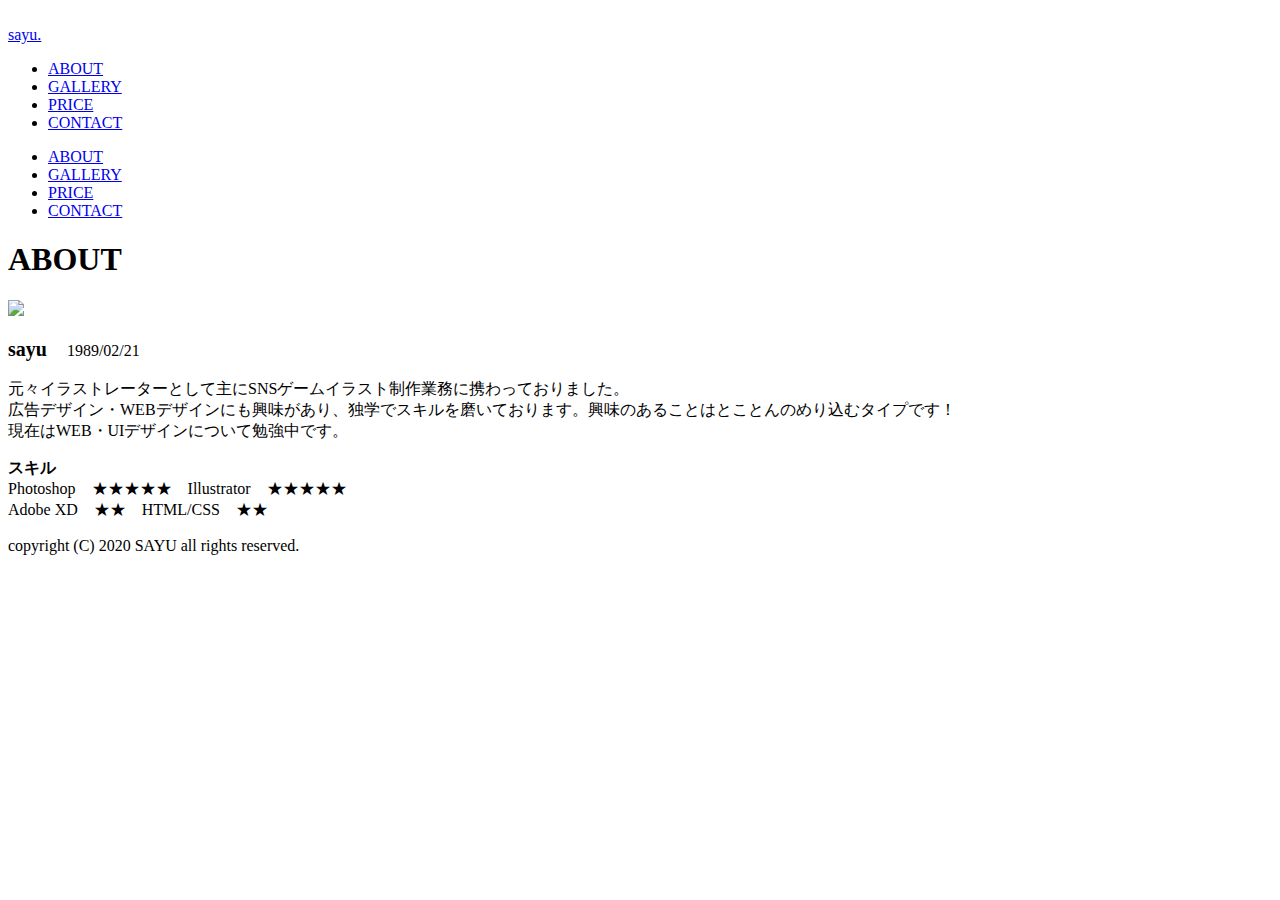
==== about.html @ 80ade32c "Rename about to about.html" ====
<!DOCTYPE html>
<html>
<head>
  <meta charset="UTF-8">
  <meta name="viewport" content="width=device-width, initial-scale=1">
  <title>ポートフォリオサイト</title>

  <!-- Owl Carousel CSS -->
  <link rel="stylesheet" href="owlcarousel/assets/owl.carousel.min.css">
  <link rel="stylesheet" href="owlcarousel/assets/owl.theme.default.min.css">
  <!-- CSS -->
  <link rel="stylesheet" href="css/normalize.css">
  <link rel="stylesheet" href="css/skeleton.css">
  <link rel="stylesheet" href="css/style.css">
  <!-- jQuery -->
  <script type="text/javascript" src="https://ajax.googleapis.com/ajax/libs/jquery/1.10.2/jquery.min.js"></script>
  <!-- Owl Carousel JS -->
  <script src="owlcarousel/owl.carousel.min.js"></script>
        
  <!-- Owl Carouselを動作させるために追加 -->
  <script src="test-carousel.js"></script>
</head>
    
<body>
  <header>
    <div class="header-wrapper">
      <div class="logo">
        <div class="logo-aikon">
          <img class="u-max-full-width" src="img/home-aikon.png" alt=""></div><a href="./index.html" alt="Asakura">sayu.</a>
        </div>
      <nav class="pc_nav">
        <ul>
          <li><a href="./about.html">ABOUT</a></li>
          <li><a href="./gallery.html">GALLERY</a></li>
          <li><a href="./price.html">PRICE</a></li>
          <li><a href="./contact.html">CONTACT</a></li>
        </ul>
      </nav><!-- pc_navi -->

      <div class="sp_navi"><!-- sp_navi --> 
        <div id="sp_navi_btn">
          <div class="hambuger_menu_icon">
          </div>
        </div>
        <ul class="sp_menu_li">
          <li><a href="./about.html">ABOUT</a></li>
          <li><a href="./gallery.html">GALLERY</a></li>
          <li><a href="./price.html">PRICE</a></li>
          <li><a href="./contact.html">CONTACT</a></li>
        </ul>
        <script> 
         $(document).ready(function(){
          $("#sp_navi_btn").click(function(){
          $(".sp_menu_li").slideToggle();
          });
        });
        </script>
        </div>
      </div> <!-- sp_nav終わり --> 
    </div><!-- header-wrapper終わり --> 
  </header> <!-- header終わり --> 
<!-- ここからメイン -->

<div id="category-top">
  <h1>ABOUT</h1>
</div><!-- top -->

<div id="about">
  <div class="container">
    <div class="about-box">
      <div class="col-4">
        <div class="about-img"><img class="u-max-full-width" src="img/prof-aikon1.png"></div>
      </div>
      <div class="col-8">
        <div class="about-text">
          <p><b><span style="font-size: 20px">sayu　</span></b>1989/02/21</p>
          <p>元々イラストレーターとして主にSNSゲームイラスト制作業務に携わっておりました。<br>
          広告デザイン・WEBデザインにも興味があり、独学でスキルを磨いております。興味のあることはとことんのめり込むタイプです！<br>
          現在はWEB・UIデザインについて勉強中です。<br></p>
          <p><b>スキル</b><br>
          Photoshop　★★★★★　Illustrator　★★★★★<br>
          Adobe XD　★★　HTML/CSS　★★　</p>
        </div>
      </div>
    </div>
  </div><!-- container -->
</div><!-- about -->

<!-- ここからfooter -->
  <footer>
    <p class="copy">copyright (C) 2020 SAYU all rights reserved.</p>
  </footer>
  <!-- //footer -->

</body>

</html>
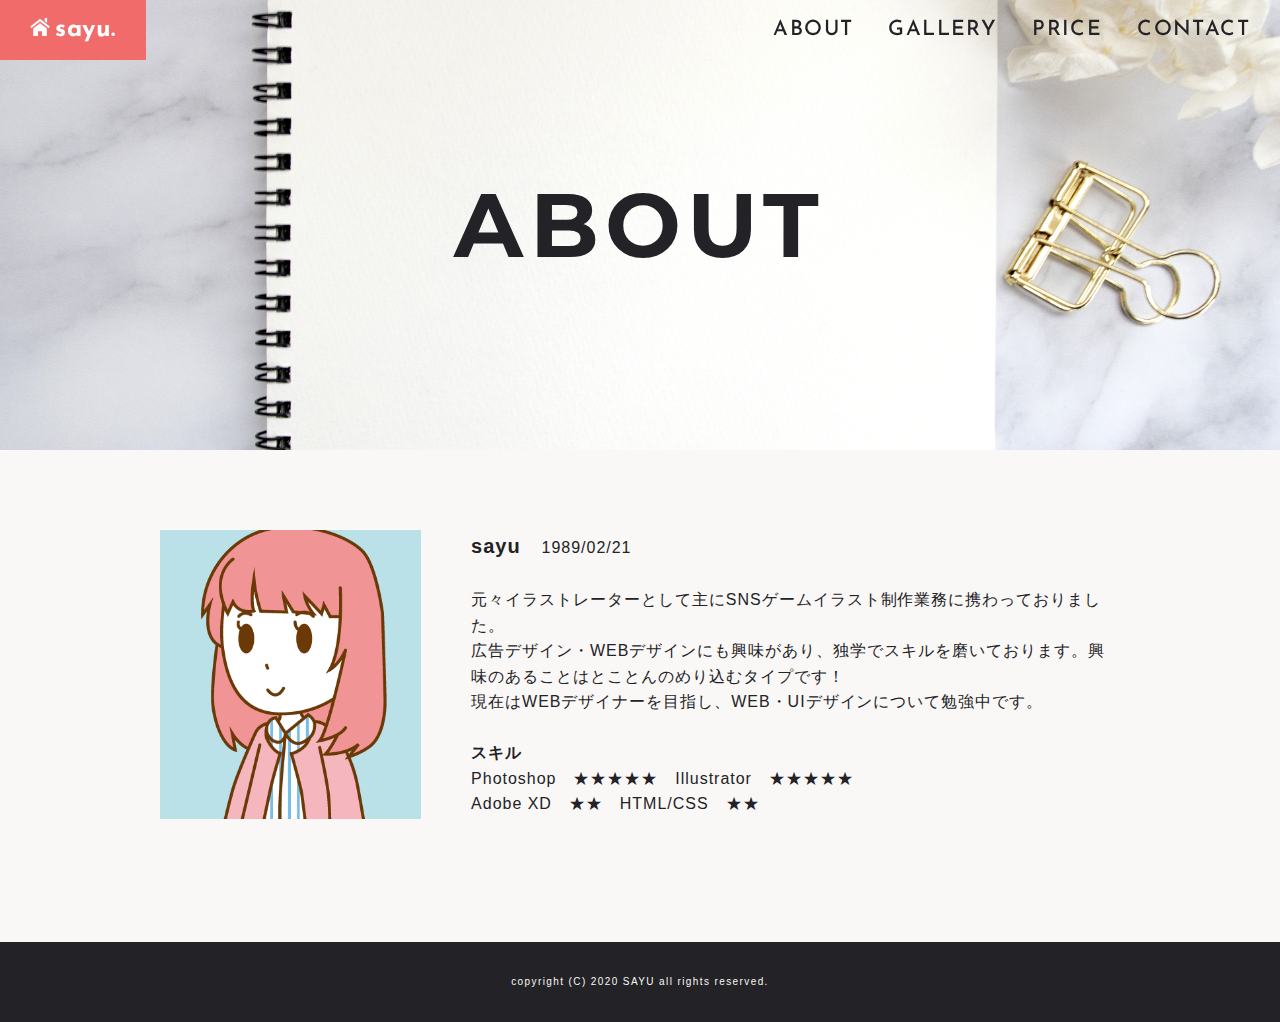
==== commit 479920b6: "Update about.html" ====
--- a/about.html
+++ b/about.html
@@ -76,7 +76,7 @@
           <p><b><span style="font-size: 20px">sayu　</span></b>1989/02/21</p>
           <p>元々イラストレーターとして主にSNSゲームイラスト制作業務に携わっておりました。<br>
           広告デザイン・WEBデザインにも興味があり、独学でスキルを磨いております。興味のあることはとことんのめり込むタイプです！<br>
-          現在はWEB・UIデザインについて勉強中です。<br></p>
+          現在はWEBデザイナーを目指し、WEB・UIデザインについて勉強中です。<br></p>
           <p><b>スキル</b><br>
           Photoshop　★★★★★　Illustrator　★★★★★<br>
           Adobe XD　★★　HTML/CSS　★★　</p>
--- a/css/skeleton.css
+++ b/css/skeleton.css
@@ -0,0 +1,422 @@
+/*
+* Skeleton V2.0.4
+* Copyright 2014, Dave Gamache
+* www.getskeleton.com
+* Free to use under the MIT license.
+* http://www.opensource.org/licenses/mit-license.php
+* 12/29/2014
+*/
+
+
+/* Table of contents
+––––––––––––––––––––––––––––––––––––––––––––––––––
+- Grid
+- Base Styles
+- Typography
+- Links
+- Buttons
+- Forms
+- Lists
+- Code
+- Tables
+- Spacing
+- Utilities
+- Clearing
+- Media Queries
+*/
+
+
+/* Grid
+–––––––––––––––––––––––––––––––––––––––––––––––––– */
+.container {
+  position: relative;
+  width: 100%;
+  max-width: 960px;
+  margin: 0 auto;
+  padding: 0 20px;
+  box-sizing: border-box; }
+.column,
+.columns {
+  width: 100%;
+  float: left;
+  box-sizing: border-box; }
+
+/* For devices larger than 400px */
+@media (min-width: 400px) {
+  .container {
+    width: 85%;
+    padding: 0; }
+}
+
+/* For devices larger than 550px */
+@media (min-width: 550px) {
+  .container {
+    width: 80%; }
+  .column,
+  .columns {
+    margin-left: 4%; }
+  .column:first-child,
+  .columns:first-child {
+    margin-left: 0; }
+
+  .one.column,
+  .one.columns                    { width: 4.66666666667%; }
+  .two.columns                    { width: 13.3333333333%; }
+  .three.columns                  { width: 22%;            }
+  .four.columns                   { width: 30.6666666667%; }
+  .five.columns                   { width: 39.3333333333%; }
+  .six.columns                    { width: 48%;            }
+  .seven.columns                  { width: 56.6666666667%; }
+  .eight.columns                  { width: 65.3333333333%; }
+  .nine.columns                   { width: 74.0%;          }
+  .ten.columns                    { width: 82.6666666667%; }
+  .eleven.columns                 { width: 91.3333333333%; }
+  .twelve.columns                 { width: 100%; margin-left: 0; }
+
+  .one-third.column               { width: 30.6666666667%; }
+  .two-thirds.column              { width: 65.3333333333%; }
+
+  .one-half.column                { width: 48%; }
+
+  /* Offsets */
+  .offset-by-one.column,
+  .offset-by-one.columns          { margin-left: 8.66666666667%; }
+  .offset-by-two.column,
+  .offset-by-two.columns          { margin-left: 17.3333333333%; }
+  .offset-by-three.column,
+  .offset-by-three.columns        { margin-left: 26%;            }
+  .offset-by-four.column,
+  .offset-by-four.columns         { margin-left: 34.6666666667%; }
+  .offset-by-five.column,
+  .offset-by-five.columns         { margin-left: 43.3333333333%; }
+  .offset-by-six.column,
+  .offset-by-six.columns          { margin-left: 52%;            }
+  .offset-by-seven.column,
+  .offset-by-seven.columns        { margin-left: 60.6666666667%; }
+  .offset-by-eight.column,
+  .offset-by-eight.columns        { margin-left: 69.3333333333%; }
+  .offset-by-nine.column,
+  .offset-by-nine.columns         { margin-left: 78.0%;          }
+  .offset-by-ten.column,
+  .offset-by-ten.columns          { margin-left: 86.6666666667%; }
+  .offset-by-eleven.column,
+  .offset-by-eleven.columns       { margin-left: 95.3333333333%; }
+
+  .offset-by-one-third.column,
+  .offset-by-one-third.columns    { margin-left: 34.6666666667%; }
+  .offset-by-two-thirds.column,
+  .offset-by-two-thirds.columns   { margin-left: 69.3333333333%; }
+
+  .offset-by-one-half.column,
+  .offset-by-one-half.columns     { margin-left: 52%; }
+
+}
+
+
+/* Base Styles
+–––––––––––––––––––––––––––––––––––––––––––––––––– */
+/* NOTE
+html is set to 62.5% so that all the REM measurements throughout Skeleton
+are based on 10px sizing. So basically 1.5rem = 15px :) */
+html {
+  font-size: 62.5%; }
+body {
+  font-size: 1.5em; /* currently ems cause chrome bug misinterpreting rems on body element */
+  line-height: 1.6;
+  font-weight: 400;
+  font-family: "Raleway", "HelveticaNeue", "Helvetica Neue", Helvetica, Arial, sans-serif;
+  color: #222; }
+
+
+/* Typography
+–––––––––––––––––––––––––––––––––––––––––––––––––– */
+h1, h2, h3, h4, h5, h6 {
+  margin-top: 0;
+  margin-bottom: 2rem;
+  font-weight: 300; }
+h1 { font-size: 4.0rem; line-height: 1.2;  letter-spacing: -.1rem;}
+h2 { font-size: 3.6rem; line-height: 1.25; letter-spacing: -.1rem; }
+h3 { font-size: 3.0rem; line-height: 1.3;  letter-spacing: -.1rem; }
+h4 { font-size: 2.4rem; line-height: 1.35; letter-spacing: -.08rem; }
+h5 { font-size: 1.8rem; line-height: 1.5;  letter-spacing: -.05rem; }
+h6 { font-size: 1.5rem; line-height: 1.6;  letter-spacing: 0; }
+
+/* Larger than phablet */
+@media (min-width: 550px) {
+  h1 { font-size: 5.0rem; }
+  h2 { font-size: 4.2rem; }
+  h3 { font-size: 3.6rem; }
+  h4 { font-size: 3.0rem; }
+  h5 { font-size: 2.4rem; }
+  h6 { font-size: 1.5rem; }
+}
+
+p {
+  margin-top: 0; }
+
+
+/* Links
+–––––––––––––––––––––––––––––––––––––––––––––––––– */
+a {
+  color: #1EAEDB; }
+a:hover {
+  color: #0FA0CE; }
+
+
+/* Buttons
+–––––––––––––––––––––––––––––––––––––––––––––––––– */
+.button,
+button,
+input[type="submit"],
+input[type="reset"],
+input[type="button"] {
+  display: inline-block;
+  height: 38px;
+  padding: 0 30px;
+  color: #555;
+  text-align: center;
+  font-size: 11px;
+  font-weight: 600;
+  line-height: 38px;
+  letter-spacing: .1rem;
+  text-transform: uppercase;
+  text-decoration: none;
+  white-space: nowrap;
+  background-color: transparent;
+  border-radius: 4px;
+  border: 1px solid #bbb;
+  cursor: pointer;
+  box-sizing: border-box; }
+.button:hover,
+button:hover,
+input[type="submit"]:hover,
+input[type="reset"]:hover,
+input[type="button"]:hover,
+.button:focus,
+button:focus,
+input[type="submit"]:focus,
+input[type="reset"]:focus,
+input[type="button"]:focus {
+  color: #333;
+  border-color: #888;
+  outline: 0; }
+.button.button-primary,
+button.button-primary,
+input[type="submit"].button-primary,
+input[type="reset"].button-primary,
+input[type="button"].button-primary {
+  color: #FFF;
+  background-color: #33C3F0;
+  border-color: #33C3F0; }
+.button.button-primary:hover,
+button.button-primary:hover,
+input[type="submit"].button-primary:hover,
+input[type="reset"].button-primary:hover,
+input[type="button"].button-primary:hover,
+.button.button-primary:focus,
+button.button-primary:focus,
+input[type="submit"].button-primary:focus,
+input[type="reset"].button-primary:focus,
+input[type="button"].button-primary:focus {
+  color: #FFF;
+  background-color: #1EAEDB;
+  border-color: #1EAEDB; }
+
+
+/* Forms
+–––––––––––––––––––––––––––––––––––––––––––––––––– */
+input[type="email"],
+input[type="number"],
+input[type="search"],
+input[type="text"],
+input[type="tel"],
+input[type="url"],
+input[type="password"],
+textarea,
+select {
+  height: 38px;
+  padding: 6px 10px; /* The 6px vertically centers text on FF, ignored by Webkit */
+  background-color: #fff;
+  border: 1px solid #D1D1D1;
+  border-radius: 4px;
+  box-shadow: none;
+  box-sizing: border-box; }
+/* Removes awkward default styles on some inputs for iOS */
+input[type="email"],
+input[type="number"],
+input[type="search"],
+input[type="text"],
+input[type="tel"],
+input[type="url"],
+input[type="password"],
+textarea {
+  -webkit-appearance: none;
+     -moz-appearance: none;
+          appearance: none; }
+textarea {
+  min-height: 65px;
+  padding-top: 6px;
+  padding-bottom: 6px; }
+input[type="email"]:focus,
+input[type="number"]:focus,
+input[type="search"]:focus,
+input[type="text"]:focus,
+input[type="tel"]:focus,
+input[type="url"]:focus,
+input[type="password"]:focus,
+textarea:focus,
+select:focus {
+  border: 1px solid #33C3F0;
+  outline: 0; }
+label,
+legend {
+  display: block;
+  margin-bottom: .5rem;
+  font-weight: 600; }
+fieldset {
+  padding: 0;
+  border-width: 0; }
+input[type="checkbox"],
+input[type="radio"] {
+  display: inline; }
+label > .label-body {
+  display: inline-block;
+  margin-left: .5rem;
+  font-weight: normal; }
+
+
+/* Lists
+–––––––––––––––––––––––––––––––––––––––––––––––––– */
+ul {
+  list-style: circle inside; }
+ol {
+  list-style: decimal inside; }
+ol, ul {
+  padding-left: 0;
+  margin-top: 0; }
+ul ul,
+ul ol,
+ol ol,
+ol ul {
+  margin: 1.5rem 0 1.5rem 3rem;
+  font-size: 90%; }
+li {
+  margin-bottom: 1rem; }
+
+
+/* Code
+–––––––––––––––––––––––––––––––––––––––––––––––––– */
+code {
+  padding: .2rem .5rem;
+  margin: 0 .2rem;
+  font-size: 90%;
+  white-space: nowrap;
+  background: #F1F1F1;
+  border: 1px solid #E1E1E1;
+  border-radius: 4px; }
+pre > code {
+  display: block;
+  padding: 1rem 1.5rem;
+  white-space: pre; }
+
+
+/* Tables
+–––––––––––––––––––––––––––––––––––––––––––––––––– */
+th,
+td {
+  padding: 12px 15px;
+  text-align: left;
+  border-bottom: 1px solid #E1E1E1; }
+th:first-child,
+td:first-child {
+  padding-left: 0; }
+th:last-child,
+td:last-child {
+  padding-right: 0; }
+
+
+/* Spacing
+–––––––––––––––––––––––––––––––––––––––––––––––––– */
+button,
+.button {
+  margin-bottom: 1rem; }
+input,
+textarea,
+select,
+fieldset {
+  margin-bottom: 1.5rem; }
+pre,
+blockquote,
+dl,
+figure,
+table,
+p,
+ul,
+ol,
+form {
+  margin-bottom: 2.5rem; }
+
+
+/* Utilities
+–––––––––––––––––––––––––––––––––––––––––––––––––– */
+.u-full-width {
+  width: 100%;
+  box-sizing: border-box; }
+.u-max-full-width {
+  max-width: 100%;
+  box-sizing: border-box; }
+.u-pull-right {
+  float: right; }
+.u-pull-left {
+  float: left; }
+
+
+/* Misc
+–––––––––––––––––––––––––––––––––––––––––––––––––– */
+hr {
+  margin-top: 3rem;
+  margin-bottom: 3.5rem;
+  border-width: 0;
+  border-top: 1px solid #E1E1E1; }
+
+
+/* Clearing
+–––––––––––––––––––––––––––––––––––––––––––––––––– */
+
+/* Self Clearing Goodness */
+.container:after,
+.row:after,
+.u-cf {
+  content: "";
+  display: table;
+  clear: both; }
+
+
+/* Media Queries
+–––––––––––––––––––––––––––––––––––––––––––––––––– */
+/*
+Note: The best way to structure the use of media queries is to create the queries
+near the relevant code. For example, if you wanted to change the styles for buttons
+on small devices, paste the mobile query code up in the buttons section and style it
+there.
+*/
+
+/* モバイル以上 */
+/* Larger than mobile */
+@media (min-width: 400px) {}
+
+/* タブレット以上（グリッドがアクティブになる）*/
+/* Larger than phablet (also point when grid becomes active) */
+@media (min-width: 550px) {}
+
+/* タブレット以上 */
+/* Larger than tablet */
+@media (min-width: 750px) {}
+
+/* デスクトップ以上 */
+/* Larger than desktop */
+@media (min-width: 1000px) {}
+
+/* デスクトップHD以上 */
+/* Larger than Desktop HD */
+@media (min-width: 1200px) {}
--- a/css/style.css
+++ b/css/style.css
@@ -0,0 +1 @@
+@import url(https://fonts.googleapis.com/css?family=Montserrat:500,600,700);@import url("https://fonts.googleapis.com/css2?family=Raleway:wght@600;700&display=swap");@import url("https://fonts.googleapis.com/css2?family=Josefin+Sans:wght@400;500;600;700&display=swap");html{font-size:62.5%}body{color:#232226;font-family:"ヒラギノ角ゴ Pro W3","Hiragino Kaku Gothic Pro",メイリオ,Verdana,"ＭＳ Ｐゴシック",sans-serif;line-height:1.6;letter-spacing:0.1em;background-color:#f9f8f6;font-family:"游ゴシック体", YuGothic, "游ゴシック Medium", "Yu Gothic Medium", "游ゴシック", "Yu Gothic", "メイリオ", sans-serif;font-size:14px;font-weight:500}body a{text-decoration:none;color:#232226}body a:hover{color:#232226;list-style:none}body li{list-style:none}body .fadein{opacity:0.1;transform:translate(0, 100px);transition:all 1s}body .fadein.scrollin{opacity:1;transform:translate(0, 0)}@media (min-width: 550px){.container{max-width:75%}}header{display:flex;justify-content:space-between}header .logo-aikon{width:20px;padding-right:5px}@media (min-width: 550px){header .sp_navi{display:none}header .header-wrapper{width:100%;height:60px;display:flex;align-items:center;justify-content:space-between;position:fixed;z-index:100}header .header-wrapper .logo{display:flex;padding:10px 30px;font-family:'Josefin Sans', sans-serif;font-size:25px;letter-spacing:0.02em;font-weight:bold;background-color:#f26b6b;color:#ffffff}header .header-wrapper .logo a{color:#ffffff}header .header-wrapper .logo a:hover{color:#ffffff}header .header-wrapper .pc_nav{margin:0px;padding:10px 30px;display:flex;flex-direction:row}header .header-wrapper .pc_nav ul{list-style:none;margin:0;display:flex}header .header-wrapper .pc_nav ul li{margin:0px;padding:0px 0px 0px 35px;font-family:'Josefin Sans', sans-serif;font-size:2.1rem}header .header-wrapper .pc_nav ul li a{color:#232226;text-decoration:none}}@media (max-width: 549px){header .pc_nav{display:none}header .header-wrapper{width:100%;display:flex;align-items:center;justify-content:space-between;position:fixed;z-index:100}header .header-wrapper .logo{padding:0px 20px;height:50px;display:flex;align-items:center;font-family:'Josefin Sans', sans-serif;font-size:20px;letter-spacing:0.02em;font-weight:bold;background-color:#f26b6b;color:#ffffff}header .header-wrapper .logo a{color:#ffffff}header .header-wrapper .logo a:hover{color:#ffffff}header .header-wrapper ul{list-style:none;overflow:hidden;text-align:center;margin:0px;display:block}header .header-wrapper ul li{display:block;text-align:center;padding:0px 5px}header .header-wrapper .sp_navi{padding:0px 13px;display:flex;height:50px;align-items:center;background-color:#f26b6b}header .header-wrapper #sp_navi_btn{cursor:pointer}header .header-wrapper .hambuger_menu_icon{position:relative;width:30px;height:2px;color:#ffffff;background:currentColor}header .header-wrapper .hambuger_menu_icon:before{content:"";position:absolute;top:-10px;left:0px;width:100%;height:100%;background:currentColor}header .header-wrapper .hambuger_menu_icon:after{content:"";position:absolute;top:10px;left:0px;width:100%;height:100%;background:currentColor}header .header-wrapper .sp_menu_li{display:none;position:absolute;background:#f78282;width:100%;margin:0px;z-index:200;left:0%;top:50px}header .header-wrapper .sp_menu_li li{margin:0px;padding:10px;display:block;border-top:1px solid #f9f8f6}header .header-wrapper .sp_menu_li li a{display:block;width:100%;font-weight:bold;font-family:'Josefin Sans', sans-serif;text-align:left;color:#ffffff;padding:8px 10px}header .header-wrapper ul{list-style:none;text-decoration:none;margin:0 auto}header .header-wrapper ul li{display:inline}}#top{background-color:#f9f8f6}#top .container{display:flex;align-items:center;height:900px}#top .about-button{background-color:#f26b6b;color:#ffffff;font-family:Raleway;font-weight:bold;display:flex;justify-content:center;text-decoration:none;padding:15px 0px;font-size:18px;margin:80px 0px 0px}#top .about-button:hover{background-color:#E15555}@media (min-width: 550px){#top #top{height:900px}#top .parallax-window{background-color:#f9f8f6;background-image:url("../img/top_pic1.png");background-size:cover;right:0%;width:60%;position:absolute;background-attachment:fixed;height:900px}#top .top{padding-top:0px;padding-bottom:10px}#top .top-title h1{font-family:'Montserrat', sans-serif;font-size:100px;font-weight:bold;margin-bottom:70px}#top .top-text1{background-color:#cfeef1;padding:10px 8px;font-size:22px;margin-bottom:0px;display:inline-block}#top .top-text2{background-color:#cfeef1;padding:10px 8px;font-size:18px;margin-bottom:0px;display:inline-block}#top .main-item{flex-wrap:wrap;display:flex;justify-content:center;align-items:center}#top .main-item .item{background-color:#ffffff;width:29.2%;padding:1.8%;margin:1px;color:#000000;padding-bottom:3%}#top .main-item .item img{width:100%;height:auto}#top .about-button{width:280px}}@media (max-width: 549px){#top #top{height:830px}#top .parallax-window{background-color:#f9f8f6;background-image:url("../img/top_pic1_sp.png");background-size:cover;right:0%;width:60%;position:absolute;background-attachment:fixed;height:830px}#top .container{max-width:90%;height:830px}#top .top{padding-bottom:10px;padding:0 3%}#top .top-title h1{font-family:'Montserrat', sans-serif;font-size:80px;text-align:center;font-weight:bold;margin-bottom:70px}#top .top-text1{background-color:#cfeef1;padding:10px 8px;font-size:18px;margin-bottom:0px;display:inline-block}#top .top-text2{background-color:#cfeef1;padding:10px 8px;font-size:15px;margin-bottom:0px;display:inline-block}#top .main-item{display:flex;flex-wrap:wrap;justify-content:center;align-items:center;padding:0 3%}#top .main-item .item{width:44%;height:auto;background-color:#ffffff;padding:2.666%;margin:1px;padding-bottom:3%;color:#000000}#top .main-item .item img{width:100%;height:auto}#top .about-button{width:100%}}#skill{background-color:#bb9d9f;background-image:url("../img/skill_bg.jpg");background-size:cover}#skill .bg-rgba{background-color:rgba(255,255,255,0.3)}#skill h2{padding:100px 0px 35px;font-family:'Josefin Sans', sans-serif;font-size:50px;letter-spacing:0.07em;font-weight:600;text-align:center;margin-bottom:0rem}@media (min-width: 550px){#skill .skill-box{display:flex;flex-wrap:wrap;justify-content:space-between;padding-bottom:100px}#skill .skill-box .skill-item{background-color:#ffffff;align-items:center;text-align:center;padding:30px 40px;margin:10px 0px;width:30%;box-shadow:2px 2px 8px 2px #cca4a4}#skill .skill-box .skill-item .skill-aikon{padding:25px 0px}#skill .skill-box .skill-item .skill-aikon img{width:30%;height:auto}#skill .skill-box .skill-item .skill-text{text-align:left;padding:0px 10%}}@media (max-width: 549px){#skill .container{max-width:90%}#skill .skill-box{display:flex;flex-direction:column;padding-bottom:100px}#skill .skill-box .skill-item{background-color:#ffffff;align-items:center;text-align:center;padding:25px 20px;margin:10px 0px;box-shadow:2px 2px 8px 2px #cca4a4}#skill .skill-box .skill-item .skill-aikon{padding:25px 0px}#skill .skill-box .skill-item .skill-aikon img{width:30%;height:auto}#skill .skill-box .skill-item .skill-text{text-align:left;padding:0px 10%}}#skill h3{text-align:center;font-family:'Josefin Sans', sans-serif;font-weight:bold;font-size:24px;color:#f26b6b}#contact{background-color:#f26b6b;display:flex;flex-direction:column;align-items:center;text-align:center}#contact h2{padding:100px 0px 35px;font-family:'Josefin Sans', sans-serif;color:#ffffff;font-size:50px;letter-spacing:0.07em;font-weight:600;text-align:center;margin-bottom:0rem}#contact h3{text-align:center;font-family:'Josefin Sans', sans-serif;font-weight:bold;font-size:24px;color:#ffffff}#contact .contact-button{background-color:#cfeef1;color:#232226;font-family:Raleway;font-weight:bold;width:280px;padding:15px 0px;font-size:18px;margin:35px 0px 100px;display:flex;justify-content:center;list-style:none}#contact .contact-button:hover{background-color:#AEE5EC}.gallery-slide{background-color:#f9f8f6;background-size:cover;overflow:hidden;position:relative;width:100%;height:750px;background-position:center;display:flex;text-align:center;justify-content:center;align-items:center;flex-direction:column}@media (min-width: 550px){.gallery-slide{background-image:url("../img/slide-img.png")}}@media (max-width: 549px){.gallery-slide{background-image:url("../img/slide-img-sp.png")}}.gallery-slide .caption{padding:0 100px}.gallery-slide .title{margin:0 auto 35px;max-width:1000px;font:600 50px "Josefin Sans", sans-serif;letter-spacing:0.07em;color:#ffffff}.gallery-slide .text{margin:0 auto;max-width:1000px;font-size:18px;color:#ffffff;margin-bottom:40px}.btn{display:inline-block;padding:15px 0px;width:280px;color:#fff;text-decoration:none;position:relative;background:transparent;border:1px solid #e1e1e1;font:18px "Josefin Sans", sans-serif;text-align:center;text-indent:2px;transition:color 0.1s linear 0.05s}.btn::before{content:"";display:block;position:absolute;top:50%;left:0;width:100%;height:1px;background:#e1e1e1;z-index:1;opacity:0;transition:height 0.2s ease, top 0.2s ease, opacity 0s linear 0.2s}.btn::after{transition:border 0.1s linear 0.05s}.btn .btn-inner{font-family:Raleway;font-weight:bold;position:relative;z-index:2}.btn:hover{color:#373737;transition:color 0.1s linear 0s}.btn:hover::before{top:0;height:100%;opacity:1;transition:height 0.2s ease, top 0.2s ease, opacity 0s linear 0s}.btn:hover::after{border-color:#373737;transition:border 0.1s linear 0s}.slideshow{overflow:hidden;position:relative;width:100%;height:720px;z-index:1}.slideshow .slideshow-inner{position:absolute;top:0;left:0;width:100%;height:100%}.slideshow .slides{position:absolute;top:0;left:0;width:100%;height:100%;z-index:1}.slideshow .slide{display:none;overflow:hidden;position:absolute;top:0;left:0;width:100%;height:100%;z-index:1;opacity:0;transition:opacity 0.3s ease}.slideshow .slide.is-active{display:block}.slideshow .slide.is-loaded{opacity:1}.slideshow .slide .caption{padding:0 100px}.slideshow .slide .image-container{position:absolute;top:0;left:0;width:100%;height:100%;background-position:center;z-index:1;background-size:cover;image-rendering:optimizeQuality}.slideshow .slide .image-container::before{content:"";display:block;position:absolute;top:0;left:0;width:100%;height:100%;background:rgba(0,0,0,0.5)}.slideshow .slide .image{width:100%;width:100%;object-fit:cover;height:100%}.slideshow .slide-content{position:absolute;top:0;left:0;width:100%;height:100%;z-index:2;color:#fff;text-align:center;display:flex;justify-content:center;align-items:center}.slideshow .slide .title{margin:0 auto 35px;max-width:1000px;font:600 50px "Josefin Sans", sans-serif;letter-spacing:0.07em}.slideshow .slide .text{margin:0 auto;max-width:1000px;font-size:18px;line-height:1.4}.slideshow .slide .btn{margin:35px 0 0;border-color:#fff}.slideshow .slide .btn::before{background:#fff}.slideshow .pagination{position:absolute;bottom:35px;left:0;width:100%;height:12px;cursor:default;z-index:2;text-align:center}.slideshow .pagination .item{display:inline-block;padding:15px 5px;position:relative;width:46px;height:32px;cursor:pointer;text-indent:-999em;z-index:1}.slideshow .pagination .item+.page{margin-left:-2px}.slideshow .pagination .item::before{content:"";display:block;position:absolute;top:15px;left:5px;width:36px;height:2px;background:rgba(255,255,255,0.5);transition:background 0.2s ease}.slideshow .pagination .item::after{width:0;background:#fff;z-index:2;transition:width 0.2s ease}.slideshow .pagination .item:hover::before,.slideshow .pagination .item.is-active::before{background-color:#fff}.slideshow .arrows .arrow{margin:-33px 0 0;padding:20px;position:absolute;top:50%;cursor:pointer;z-index:3}.slideshow .arrows .prev{left:30px}.slideshow .arrows .prev:hover .svg{left:-10px}.slideshow .arrows .next{right:30px}.slideshow .arrows .next:hover .svg{left:10px}.slideshow .arrows .svg{position:relative;left:0;width:14px;height:26px;fill:#fff;transition:left 0.2s ease}footer{background-color:#232226;color:#f9f8f6;text-align:center;height:80px;display:flex;align-items:center;justify-content:center}@media (max-width: 549px){footer{padding-top:20px;padding:0 3%}footer .copy{margin-bottom:0rem;font-size:1rem}}@media (min-width: 550px){footer .copy{font-size:1rem;margin-bottom:0rem}}#category-top{background-color:#f9f8f6;background-image:url("../img/top_pic2.png");background-size:cover;background-position:center;display:flex;justify-content:center;align-items:center}@media (min-width: 550px){#category-top{width:100%;height:450px}#category-top h1{font-family:'Montserrat', sans-serif;font-size:90px;font-weight:bold;letter-spacing:0.07em;margin-bottom:0rem}}@media (max-width: 549px){#category-top{width:100%;height:320px}#category-top h1{font-family:'Montserrat', sans-serif;font-size:64px;font-weight:bold;letter-spacing:0.07em;margin-bottom:0rem}}#about{background-color:#f9f8f6;display:flex;flex-direction:row;letter-spacing:0.07em;margin-bottom:0rem}#about .container{flex-direction:row}@media (min-width: 550px){#about .about-box{display:flex;flex-direction:row;padding:80px 0px 100px}#about .about-box .about-img{width:auto;height:auto}#about .about-box .about-text{font-size:16px;padding-left:50px}}@media (max-width: 549px){#about .container{max-width:90%;padding:0px}#about .about-box{display:flex;flex-direction:column;padding:60px 0px 60px}#about .about-box .about-img{width:auto;height:auto;padding-bottom:20px}#about .about-box .about-text{font-size:16px}}h3{font-family:'Josefin Sans', sans-serif;font-size:30px;font-weight:bold;text-align:center;letter-spacing:0.07em;margin-bottom:6rem;position:relative}#gallery-box h3:before{content:'';position:absolute;bottom:-5px;display:inline-block;width:60px;height:1px;left:50%;-webkit-transform:translateX(-50%);transform:translateX(-50%);background-color:#232226;border-radius:2px}#web{background-color:#ffffff;display:flex;flex-direction:row;letter-spacing:0.07em;margin-bottom:0rem}#web .container{flex-direction:row}@media (min-width: 550px){#web{padding:80px 0px 80px}#web .main-item{flex-wrap:wrap;display:flex;justify-content:space-between}#web .main-item p{margin-bottom:0rem}#web .main-item .item{width:46%;font-size:16px;text-align:center}#web .main-item .item img{margin-bottom:2%;width:500px;object-fit:cover;height:220px}}@media (max-width: 549px){#web{padding:60px 0px 60px}#web .container{max-width:90%;padding:0px}#web .main-item{display:flex;justify-content:space-between;flex-direction:column}#web .main-item p{margin-bottom:0rem}#web .main-item .item{width:100%;font-size:16px;text-align:center;padding-bottom:20px}#web .main-item .item img{margin-bottom:2%;width:500px;object-fit:cover;height:220px}}#graphic{background-color:#f9f8f6;display:flex;flex-direction:row;letter-spacing:0.07em;margin-bottom:0rem}#graphic .container{flex-direction:row}@media (min-width: 550px){#graphic{padding:80px 0px 80px}#graphic .main-item{flex-wrap:wrap;display:flex;justify-content:space-between}#graphic .main-item p{margin-bottom:0rem}#graphic .main-item .item{width:32%;font-size:16px;text-align:center;margin-bottom:30px}#graphic .main-item .item img{margin-bottom:2%;object-fit:cover;width:450px;height:220px}}@media (max-width: 549px){#graphic{padding:60px 0px 60px}#graphic .container{max-width:90%;padding:0px}#graphic .main-item{flex-wrap:wrap;display:flex;justify-content:space-between;flex-direction:column}#graphic .main-item p{margin-bottom:0rem}#graphic .main-item .item{width:100%;font-size:16px;text-align:center;margin-bottom:30px}#graphic .main-item .item img{margin-bottom:2%;object-fit:cover;width:100%;height:220px}}#how-to{background-color:#ffffff;display:flex;flex-direction:column;align-items:center}#how-to .to-head{background-color:#cfeef1;flex-direction:column;display:flex;justify-content:center;text-align:center}#how-to .to-head h4{font-family:'Josefin Sans', sans-serif;font-size:30px;font-weight:bold;margin-bottom:1rem}#how-to .to-head p{margin-bottom:0rem}@media (min-width: 550px){#how-to{padding:80px 0px 80px}#how-to .to-head{padding:20px 0px 20px;width:400px;margin-bottom:45px}#how-to .to-head h4{font-family:'Josefin Sans', sans-serif;font-size:30px;font-weight:bold;margin-bottom:1rem}#how-to .to-box{display:flex;justify-content:center;max-width:70%}}@media (max-width: 549px){#how-to{padding:60px 0px 60px}#how-to .to-head{padding:20px 0px 20px;width:90%;margin:0px 0px 45px}#how-to .to-head h4{font-family:'Josefin Sans', sans-serif;font-size:30px;font-weight:bold;margin-bottom:1rem}#how-to .to-head p{font-size:15px}#how-to .to-box{display:flex;justify-content:center;max-width:90%}}#how-to ol.to-text{counter-reset:list;list-style-type:none;font:14px/1.6 'arial narrow', sans-serif;padding:0px;margin-bottom:0rem}#how-to ol.to-text li{position:relative;line-height:30px;margin:15px 0px 15px 40px;padding-left:10px;font-weight:bold;font-size:14px}#how-to ol.to-text li:before{counter-increment:list;content:counter(list);position:absolute;left:-35px;width:30px;height:30px;background:#f26b6b;text-align:center;color:#fff;top:50%;-moz-transform:translateY(-50%);-webkit-transform:translateY(-50%);-o-transform:translateY(-50%);-ms-transform:translateY(-50%);transform:translateY(-50%)}#how-to p{margin-bottom:1.2rem;font-weight:500}#how-to .item{font-size:16px;text-align:center;margin-bottom:30px}#price{display:flex;justify-content:center;justify-content:center}#price .menubox{background-color:#ffffff}#price .menubox hr{margin:0px}#price .menuLeft{flex:0 1 auto}#price .menuRight{flex:0 1 auto;color:#f26b6b;font-weight:bold}#price .centerLine{padding:23px 13px;flex-grow:2}#price .centerLine hr{border-width:1px 0px 0px 0px;border-style:dotted;border-color:#c4aea7}@media (min-width: 550px){#price{padding:80px 0px 80px}#price .container{max-width:60%}#price .menubox{padding:20px 35px}#price .price-title{font-size:18px;text-align:center}#price .menuPrice{font-size:18px;display:flex;flex-flow:row wrap;justify-content:space-between;align-items:center}}@media (max-width: 549px){#price{padding:60px 20px 60px}#price .container{max-width:90%;padding:0px}#price .menubox{padding:15px}#price .price-title{font-size:18px;text-align:center}#price .menuPrice{font-size:16px;display:flex;flex-flow:row wrap;justify-content:space-between;align-items:center}}.contact-box{display:flex;flex-direction:column;align-items:center;padding:80px 0px 80px}@media (max-width: 549px){.contact-box{padding:60px 20px 60px}.contact-box form{width:100%;margin:30px auto;color:#a6938f}.contact-box input[type="email"],.contact-box input[type="number"],.contact-box input[type="search"],.contact-box input[type="text"],.contact-box input[type="tel"],.contact-box input[type="url"],.contact-box input[type="password"],.contact-box textarea,.contact-box select{width:100%}}@media (min-width: 550px){.contact-box form{width:450px;margin:30px auto;color:#a6938f}}.contact-box body{background:#f9f8f6}.contact-box .feedback-input{color:#232226;font-weight:500;font-size:18px;border-radius:5px;line-height:22px;background-color:transparent;border:1.5px solid #f26b6b;transition:all 0.3s;padding:13px;margin-bottom:15px;width:100%;box-sizing:border-box;outline:0}.contact-box .feedback-input:focus{border:2px solid #CC4949}.contact-box textarea{height:170px;line-height:150%;resize:vertical;width:100%}.contact-box [type="submit"]{font-family:'Josefin Sans', Arial, Helvetica, sans-serif;width:100%;background:#f26b6b;border-radius:5px;border:0;cursor:pointer;color:white;font-size:20px;padding-top:2px;padding-bottom:0px;transition:all 0.3s;margin-top:-4px;font-weight:700}.contact-box [type="submit"]:hover{background:#f26b6b}input[type="email"],input[type="number"],input[type="search"],input[type="text"],input[type="tel"],input[type="url"],input[type="password"],textarea,select{width:100%;border:1px solid #f26b6b}#gallery{background-color:#ffffff;display:flex;flex-direction:column;justify-content:center;align-items:center}#gallery .gallery-img{justify-content:center;text-align:center}#gallery .gallery-title{font-weight:600;letter-spacing:0.1em}#gallery .gallery-title p{margin-bottom:0rem}@media (min-width: 550px){#gallery{padding:100px 0px 120px}#gallery .gallery-img{max-width:900px}#gallery .gallery-img img{width:100%}#gallery .container{position:relative;max-width:900px;padding:0px}#gallery .gallery-title{font-size:22px;margin:4.5rem 0rem}#gallery .gallery-text{max-width:50%;flex-direction:column;display:flex;justify-content:center;padding:0px 0px 20px}#gallery .gallery-text p{margin-bottom:3.5rem;text-align:left}#gallery .gallery-item{justify-content:center;display:flex;height:auto}#gallery .gallery-item .item-three{display:flex;justify-content:center;margin:5px;width:32%;height:auto}#gallery .gallery-item .item-three img{width:100%;padding:0px 3%;height:auto;object-fit:cover}#gallery .gallery-item .item-two{display:flex;justify-content:center;margin:5px;width:43%;height:auto}#gallery .gallery-item .item-two img{max-width:100%;height:auto;padding:0px 3%;object-fit:cover}}@media (max-width: 549px){#gallery{padding:70px 0px 60px}#gallery .container{position:relative;max-width:90%;padding:0px}#gallery .gallery-img{max-width:90%}#gallery .gallery-title{font-size:20px;margin:3rem 0rem}#gallery .gallery-text{max-width:90%;flex-direction:column;display:flex;justify-content:center;padding:0px 0px 20px}#gallery .gallery-text p{margin-bottom:3.5rem;text-align:left}#gallery .gallery-item{justify-content:center;display:flex;height:auto}#gallery .gallery-item .item-three{display:flex;justify-content:center;width:100%;height:auto;flex-direction:column}#gallery .gallery-item .item-three img{width:100%;height:auto;object-fit:cover;margin-bottom:20px}#gallery .gallery-item .item-two{display:flex;justify-content:center;width:100%;height:auto;flex-direction:column}#gallery .gallery-item .item-two img{max-width:100%;height:auto;object-fit:cover;margin-bottom:20px}}
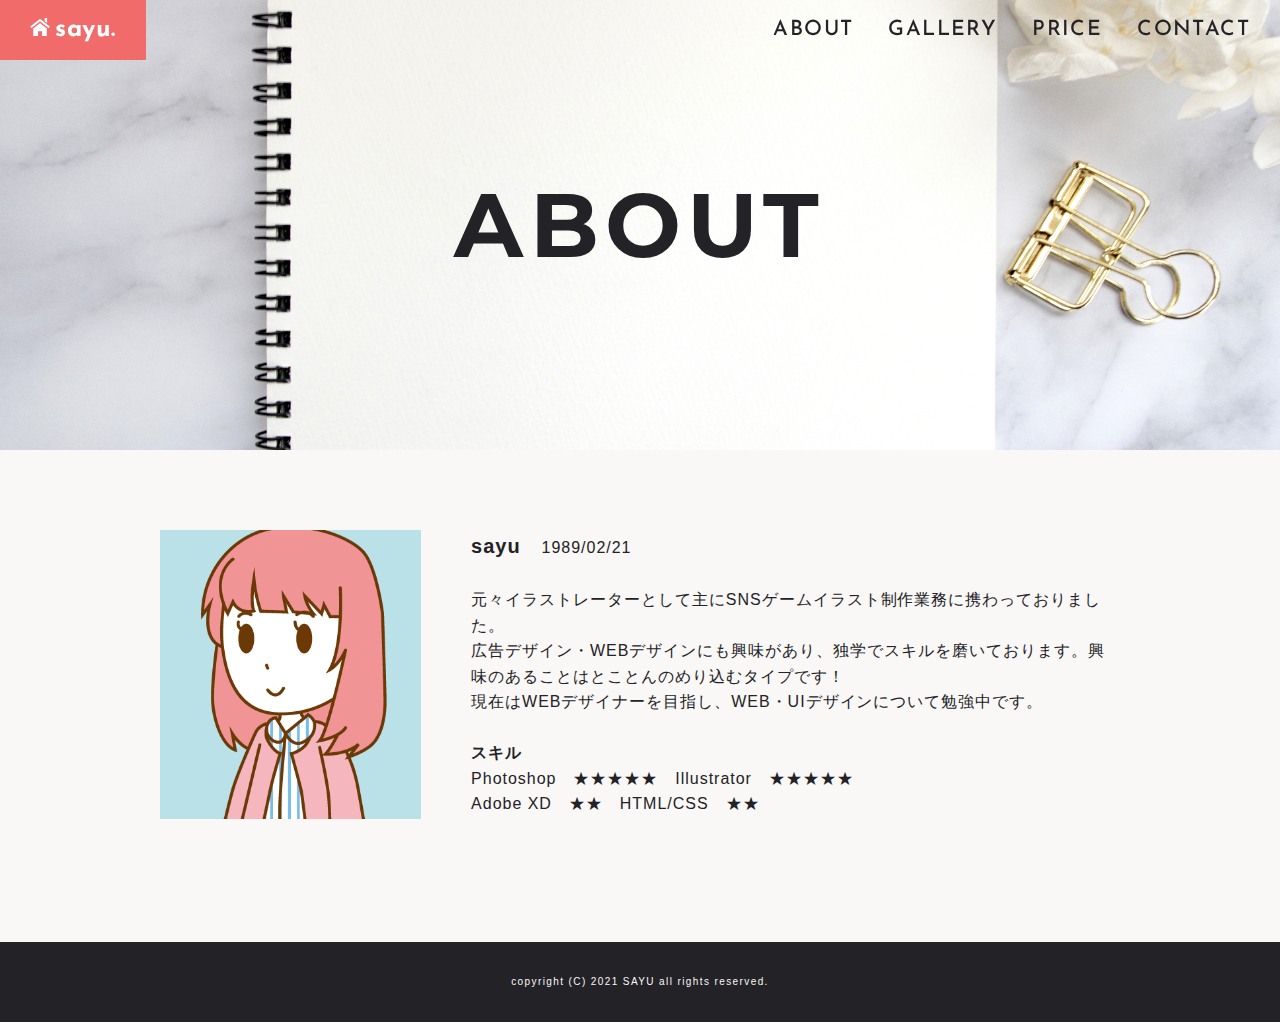
==== commit 87389d95: "commit" ====
--- a/about.html
+++ b/about.html
@@ -3,7 +3,7 @@
 <head>
   <meta charset="UTF-8">
   <meta name="viewport" content="width=device-width, initial-scale=1">
-  <title>ポートフォリオサイト</title>
+  <title>sayu portfolio</title>
 
   <!-- Owl Carousel CSS -->
   <link rel="stylesheet" href="owlcarousel/assets/owl.carousel.min.css">
@@ -88,7 +88,7 @@
 
 <!-- ここからfooter -->
   <footer>
-    <p class="copy">copyright (C) 2020 SAYU all rights reserved.</p>
+    <p class="copy">copyright (C) 2021 SAYU all rights reserved.</p>
   </footer>
   <!-- //footer -->
 
--- a/css/style.css
+++ b/css/style.css
@@ -1 +1 @@
-@import url(https://fonts.googleapis.com/css?family=Montserrat:500,600,700);@import url("https://fonts.googleapis.com/css2?family=Raleway:wght@600;700&display=swap");@import url("https://fonts.googleapis.com/css2?family=Josefin+Sans:wght@400;500;600;700&display=swap");html{font-size:62.5%}body{color:#232226;font-family:"ヒラギノ角ゴ Pro W3","Hiragino Kaku Gothic Pro",メイリオ,Verdana,"ＭＳ Ｐゴシック",sans-serif;line-height:1.6;letter-spacing:0.1em;background-color:#f9f8f6;font-family:"游ゴシック体", YuGothic, "游ゴシック Medium", "Yu Gothic Medium", "游ゴシック", "Yu Gothic", "メイリオ", sans-serif;font-size:14px;font-weight:500}body a{text-decoration:none;color:#232226}body a:hover{color:#232226;list-style:none}body li{list-style:none}body .fadein{opacity:0.1;transform:translate(0, 100px);transition:all 1s}body .fadein.scrollin{opacity:1;transform:translate(0, 0)}@media (min-width: 550px){.container{max-width:75%}}header{display:flex;justify-content:space-between}header .logo-aikon{width:20px;padding-right:5px}@media (min-width: 550px){header .sp_navi{display:none}header .header-wrapper{width:100%;height:60px;display:flex;align-items:center;justify-content:space-between;position:fixed;z-index:100}header .header-wrapper .logo{display:flex;padding:10px 30px;font-family:'Josefin Sans', sans-serif;font-size:25px;letter-spacing:0.02em;font-weight:bold;background-color:#f26b6b;color:#ffffff}header .header-wrapper .logo a{color:#ffffff}header .header-wrapper .logo a:hover{color:#ffffff}header .header-wrapper .pc_nav{margin:0px;padding:10px 30px;display:flex;flex-direction:row}header .header-wrapper .pc_nav ul{list-style:none;margin:0;display:flex}header .header-wrapper .pc_nav ul li{margin:0px;padding:0px 0px 0px 35px;font-family:'Josefin Sans', sans-serif;font-size:2.1rem}header .header-wrapper .pc_nav ul li a{color:#232226;text-decoration:none}}@media (max-width: 549px){header .pc_nav{display:none}header .header-wrapper{width:100%;display:flex;align-items:center;justify-content:space-between;position:fixed;z-index:100}header .header-wrapper .logo{padding:0px 20px;height:50px;display:flex;align-items:center;font-family:'Josefin Sans', sans-serif;font-size:20px;letter-spacing:0.02em;font-weight:bold;background-color:#f26b6b;color:#ffffff}header .header-wrapper .logo a{color:#ffffff}header .header-wrapper .logo a:hover{color:#ffffff}header .header-wrapper ul{list-style:none;overflow:hidden;text-align:center;margin:0px;display:block}header .header-wrapper ul li{display:block;text-align:center;padding:0px 5px}header .header-wrapper .sp_navi{padding:0px 13px;display:flex;height:50px;align-items:center;background-color:#f26b6b}header .header-wrapper #sp_navi_btn{cursor:pointer}header .header-wrapper .hambuger_menu_icon{position:relative;width:30px;height:2px;color:#ffffff;background:currentColor}header .header-wrapper .hambuger_menu_icon:before{content:"";position:absolute;top:-10px;left:0px;width:100%;height:100%;background:currentColor}header .header-wrapper .hambuger_menu_icon:after{content:"";position:absolute;top:10px;left:0px;width:100%;height:100%;background:currentColor}header .header-wrapper .sp_menu_li{display:none;position:absolute;background:#f78282;width:100%;margin:0px;z-index:200;left:0%;top:50px}header .header-wrapper .sp_menu_li li{margin:0px;padding:10px;display:block;border-top:1px solid #f9f8f6}header .header-wrapper .sp_menu_li li a{display:block;width:100%;font-weight:bold;font-family:'Josefin Sans', sans-serif;text-align:left;color:#ffffff;padding:8px 10px}header .header-wrapper ul{list-style:none;text-decoration:none;margin:0 auto}header .header-wrapper ul li{display:inline}}#top{background-color:#f9f8f6}#top .container{display:flex;align-items:center;height:900px}#top .about-button{background-color:#f26b6b;color:#ffffff;font-family:Raleway;font-weight:bold;display:flex;justify-content:center;text-decoration:none;padding:15px 0px;font-size:18px;margin:80px 0px 0px}#top .about-button:hover{background-color:#E15555}@media (min-width: 550px){#top #top{height:900px}#top .parallax-window{background-color:#f9f8f6;background-image:url("../img/top_pic1.png");background-size:cover;right:0%;width:60%;position:absolute;background-attachment:fixed;height:900px}#top .top{padding-top:0px;padding-bottom:10px}#top .top-title h1{font-family:'Montserrat', sans-serif;font-size:100px;font-weight:bold;margin-bottom:70px}#top .top-text1{background-color:#cfeef1;padding:10px 8px;font-size:22px;margin-bottom:0px;display:inline-block}#top .top-text2{background-color:#cfeef1;padding:10px 8px;font-size:18px;margin-bottom:0px;display:inline-block}#top .main-item{flex-wrap:wrap;display:flex;justify-content:center;align-items:center}#top .main-item .item{background-color:#ffffff;width:29.2%;padding:1.8%;margin:1px;color:#000000;padding-bottom:3%}#top .main-item .item img{width:100%;height:auto}#top .about-button{width:280px}}@media (max-width: 549px){#top #top{height:830px}#top .parallax-window{background-color:#f9f8f6;background-image:url("../img/top_pic1_sp.png");background-size:cover;right:0%;width:60%;position:absolute;background-attachment:fixed;height:830px}#top .container{max-width:90%;height:830px}#top .top{padding-bottom:10px;padding:0 3%}#top .top-title h1{font-family:'Montserrat', sans-serif;font-size:80px;text-align:center;font-weight:bold;margin-bottom:70px}#top .top-text1{background-color:#cfeef1;padding:10px 8px;font-size:18px;margin-bottom:0px;display:inline-block}#top .top-text2{background-color:#cfeef1;padding:10px 8px;font-size:15px;margin-bottom:0px;display:inline-block}#top .main-item{display:flex;flex-wrap:wrap;justify-content:center;align-items:center;padding:0 3%}#top .main-item .item{width:44%;height:auto;background-color:#ffffff;padding:2.666%;margin:1px;padding-bottom:3%;color:#000000}#top .main-item .item img{width:100%;height:auto}#top .about-button{width:100%}}#skill{background-color:#bb9d9f;background-image:url("../img/skill_bg.jpg");background-size:cover}#skill .bg-rgba{background-color:rgba(255,255,255,0.3)}#skill h2{padding:100px 0px 35px;font-family:'Josefin Sans', sans-serif;font-size:50px;letter-spacing:0.07em;font-weight:600;text-align:center;margin-bottom:0rem}@media (min-width: 550px){#skill .skill-box{display:flex;flex-wrap:wrap;justify-content:space-between;padding-bottom:100px}#skill .skill-box .skill-item{background-color:#ffffff;align-items:center;text-align:center;padding:30px 40px;margin:10px 0px;width:30%;box-shadow:2px 2px 8px 2px #cca4a4}#skill .skill-box .skill-item .skill-aikon{padding:25px 0px}#skill .skill-box .skill-item .skill-aikon img{width:30%;height:auto}#skill .skill-box .skill-item .skill-text{text-align:left;padding:0px 10%}}@media (max-width: 549px){#skill .container{max-width:90%}#skill .skill-box{display:flex;flex-direction:column;padding-bottom:100px}#skill .skill-box .skill-item{background-color:#ffffff;align-items:center;text-align:center;padding:25px 20px;margin:10px 0px;box-shadow:2px 2px 8px 2px #cca4a4}#skill .skill-box .skill-item .skill-aikon{padding:25px 0px}#skill .skill-box .skill-item .skill-aikon img{width:30%;height:auto}#skill .skill-box .skill-item .skill-text{text-align:left;padding:0px 10%}}#skill h3{text-align:center;font-family:'Josefin Sans', sans-serif;font-weight:bold;font-size:24px;color:#f26b6b}#contact{background-color:#f26b6b;display:flex;flex-direction:column;align-items:center;text-align:center}#contact h2{padding:100px 0px 35px;font-family:'Josefin Sans', sans-serif;color:#ffffff;font-size:50px;letter-spacing:0.07em;font-weight:600;text-align:center;margin-bottom:0rem}#contact h3{text-align:center;font-family:'Josefin Sans', sans-serif;font-weight:bold;font-size:24px;color:#ffffff}#contact .contact-button{background-color:#cfeef1;color:#232226;font-family:Raleway;font-weight:bold;width:280px;padding:15px 0px;font-size:18px;margin:35px 0px 100px;display:flex;justify-content:center;list-style:none}#contact .contact-button:hover{background-color:#AEE5EC}.gallery-slide{background-color:#f9f8f6;background-size:cover;overflow:hidden;position:relative;width:100%;height:750px;background-position:center;display:flex;text-align:center;justify-content:center;align-items:center;flex-direction:column}@media (min-width: 550px){.gallery-slide{background-image:url("../img/slide-img.png")}}@media (max-width: 549px){.gallery-slide{background-image:url("../img/slide-img-sp.png")}}.gallery-slide .caption{padding:0 100px}.gallery-slide .title{margin:0 auto 35px;max-width:1000px;font:600 50px "Josefin Sans", sans-serif;letter-spacing:0.07em;color:#ffffff}.gallery-slide .text{margin:0 auto;max-width:1000px;font-size:18px;color:#ffffff;margin-bottom:40px}.btn{display:inline-block;padding:15px 0px;width:280px;color:#fff;text-decoration:none;position:relative;background:transparent;border:1px solid #e1e1e1;font:18px "Josefin Sans", sans-serif;text-align:center;text-indent:2px;transition:color 0.1s linear 0.05s}.btn::before{content:"";display:block;position:absolute;top:50%;left:0;width:100%;height:1px;background:#e1e1e1;z-index:1;opacity:0;transition:height 0.2s ease, top 0.2s ease, opacity 0s linear 0.2s}.btn::after{transition:border 0.1s linear 0.05s}.btn .btn-inner{font-family:Raleway;font-weight:bold;position:relative;z-index:2}.btn:hover{color:#373737;transition:color 0.1s linear 0s}.btn:hover::before{top:0;height:100%;opacity:1;transition:height 0.2s ease, top 0.2s ease, opacity 0s linear 0s}.btn:hover::after{border-color:#373737;transition:border 0.1s linear 0s}.slideshow{overflow:hidden;position:relative;width:100%;height:720px;z-index:1}.slideshow .slideshow-inner{position:absolute;top:0;left:0;width:100%;height:100%}.slideshow .slides{position:absolute;top:0;left:0;width:100%;height:100%;z-index:1}.slideshow .slide{display:none;overflow:hidden;position:absolute;top:0;left:0;width:100%;height:100%;z-index:1;opacity:0;transition:opacity 0.3s ease}.slideshow .slide.is-active{display:block}.slideshow .slide.is-loaded{opacity:1}.slideshow .slide .caption{padding:0 100px}.slideshow .slide .image-container{position:absolute;top:0;left:0;width:100%;height:100%;background-position:center;z-index:1;background-size:cover;image-rendering:optimizeQuality}.slideshow .slide .image-container::before{content:"";display:block;position:absolute;top:0;left:0;width:100%;height:100%;background:rgba(0,0,0,0.5)}.slideshow .slide .image{width:100%;width:100%;object-fit:cover;height:100%}.slideshow .slide-content{position:absolute;top:0;left:0;width:100%;height:100%;z-index:2;color:#fff;text-align:center;display:flex;justify-content:center;align-items:center}.slideshow .slide .title{margin:0 auto 35px;max-width:1000px;font:600 50px "Josefin Sans", sans-serif;letter-spacing:0.07em}.slideshow .slide .text{margin:0 auto;max-width:1000px;font-size:18px;line-height:1.4}.slideshow .slide .btn{margin:35px 0 0;border-color:#fff}.slideshow .slide .btn::before{background:#fff}.slideshow .pagination{position:absolute;bottom:35px;left:0;width:100%;height:12px;cursor:default;z-index:2;text-align:center}.slideshow .pagination .item{display:inline-block;padding:15px 5px;position:relative;width:46px;height:32px;cursor:pointer;text-indent:-999em;z-index:1}.slideshow .pagination .item+.page{margin-left:-2px}.slideshow .pagination .item::before{content:"";display:block;position:absolute;top:15px;left:5px;width:36px;height:2px;background:rgba(255,255,255,0.5);transition:background 0.2s ease}.slideshow .pagination .item::after{width:0;background:#fff;z-index:2;transition:width 0.2s ease}.slideshow .pagination .item:hover::before,.slideshow .pagination .item.is-active::before{background-color:#fff}.slideshow .arrows .arrow{margin:-33px 0 0;padding:20px;position:absolute;top:50%;cursor:pointer;z-index:3}.slideshow .arrows .prev{left:30px}.slideshow .arrows .prev:hover .svg{left:-10px}.slideshow .arrows .next{right:30px}.slideshow .arrows .next:hover .svg{left:10px}.slideshow .arrows .svg{position:relative;left:0;width:14px;height:26px;fill:#fff;transition:left 0.2s ease}footer{background-color:#232226;color:#f9f8f6;text-align:center;height:80px;display:flex;align-items:center;justify-content:center}@media (max-width: 549px){footer{padding-top:20px;padding:0 3%}footer .copy{margin-bottom:0rem;font-size:1rem}}@media (min-width: 550px){footer .copy{font-size:1rem;margin-bottom:0rem}}#category-top{background-color:#f9f8f6;background-image:url("../img/top_pic2.png");background-size:cover;background-position:center;display:flex;justify-content:center;align-items:center}@media (min-width: 550px){#category-top{width:100%;height:450px}#category-top h1{font-family:'Montserrat', sans-serif;font-size:90px;font-weight:bold;letter-spacing:0.07em;margin-bottom:0rem}}@media (max-width: 549px){#category-top{width:100%;height:320px}#category-top h1{font-family:'Montserrat', sans-serif;font-size:64px;font-weight:bold;letter-spacing:0.07em;margin-bottom:0rem}}#about{background-color:#f9f8f6;display:flex;flex-direction:row;letter-spacing:0.07em;margin-bottom:0rem}#about .container{flex-direction:row}@media (min-width: 550px){#about .about-box{display:flex;flex-direction:row;padding:80px 0px 100px}#about .about-box .about-img{width:auto;height:auto}#about .about-box .about-text{font-size:16px;padding-left:50px}}@media (max-width: 549px){#about .container{max-width:90%;padding:0px}#about .about-box{display:flex;flex-direction:column;padding:60px 0px 60px}#about .about-box .about-img{width:auto;height:auto;padding-bottom:20px}#about .about-box .about-text{font-size:16px}}h3{font-family:'Josefin Sans', sans-serif;font-size:30px;font-weight:bold;text-align:center;letter-spacing:0.07em;margin-bottom:6rem;position:relative}#gallery-box h3:before{content:'';position:absolute;bottom:-5px;display:inline-block;width:60px;height:1px;left:50%;-webkit-transform:translateX(-50%);transform:translateX(-50%);background-color:#232226;border-radius:2px}#web{background-color:#ffffff;display:flex;flex-direction:row;letter-spacing:0.07em;margin-bottom:0rem}#web .container{flex-direction:row}@media (min-width: 550px){#web{padding:80px 0px 80px}#web .main-item{flex-wrap:wrap;display:flex;justify-content:space-between}#web .main-item p{margin-bottom:0rem}#web .main-item .item{width:46%;font-size:16px;text-align:center}#web .main-item .item img{margin-bottom:2%;width:500px;object-fit:cover;height:220px}}@media (max-width: 549px){#web{padding:60px 0px 60px}#web .container{max-width:90%;padding:0px}#web .main-item{display:flex;justify-content:space-between;flex-direction:column}#web .main-item p{margin-bottom:0rem}#web .main-item .item{width:100%;font-size:16px;text-align:center;padding-bottom:20px}#web .main-item .item img{margin-bottom:2%;width:500px;object-fit:cover;height:220px}}#graphic{background-color:#f9f8f6;display:flex;flex-direction:row;letter-spacing:0.07em;margin-bottom:0rem}#graphic .container{flex-direction:row}@media (min-width: 550px){#graphic{padding:80px 0px 80px}#graphic .main-item{flex-wrap:wrap;display:flex;justify-content:space-between}#graphic .main-item p{margin-bottom:0rem}#graphic .main-item .item{width:32%;font-size:16px;text-align:center;margin-bottom:30px}#graphic .main-item .item img{margin-bottom:2%;object-fit:cover;width:450px;height:220px}}@media (max-width: 549px){#graphic{padding:60px 0px 60px}#graphic .container{max-width:90%;padding:0px}#graphic .main-item{flex-wrap:wrap;display:flex;justify-content:space-between;flex-direction:column}#graphic .main-item p{margin-bottom:0rem}#graphic .main-item .item{width:100%;font-size:16px;text-align:center;margin-bottom:30px}#graphic .main-item .item img{margin-bottom:2%;object-fit:cover;width:100%;height:220px}}#how-to{background-color:#ffffff;display:flex;flex-direction:column;align-items:center}#how-to .to-head{background-color:#cfeef1;flex-direction:column;display:flex;justify-content:center;text-align:center}#how-to .to-head h4{font-family:'Josefin Sans', sans-serif;font-size:30px;font-weight:bold;margin-bottom:1rem}#how-to .to-head p{margin-bottom:0rem}@media (min-width: 550px){#how-to{padding:80px 0px 80px}#how-to .to-head{padding:20px 0px 20px;width:400px;margin-bottom:45px}#how-to .to-head h4{font-family:'Josefin Sans', sans-serif;font-size:30px;font-weight:bold;margin-bottom:1rem}#how-to .to-box{display:flex;justify-content:center;max-width:70%}}@media (max-width: 549px){#how-to{padding:60px 0px 60px}#how-to .to-head{padding:20px 0px 20px;width:90%;margin:0px 0px 45px}#how-to .to-head h4{font-family:'Josefin Sans', sans-serif;font-size:30px;font-weight:bold;margin-bottom:1rem}#how-to .to-head p{font-size:15px}#how-to .to-box{display:flex;justify-content:center;max-width:90%}}#how-to ol.to-text{counter-reset:list;list-style-type:none;font:14px/1.6 'arial narrow', sans-serif;padding:0px;margin-bottom:0rem}#how-to ol.to-text li{position:relative;line-height:30px;margin:15px 0px 15px 40px;padding-left:10px;font-weight:bold;font-size:14px}#how-to ol.to-text li:before{counter-increment:list;content:counter(list);position:absolute;left:-35px;width:30px;height:30px;background:#f26b6b;text-align:center;color:#fff;top:50%;-moz-transform:translateY(-50%);-webkit-transform:translateY(-50%);-o-transform:translateY(-50%);-ms-transform:translateY(-50%);transform:translateY(-50%)}#how-to p{margin-bottom:1.2rem;font-weight:500}#how-to .item{font-size:16px;text-align:center;margin-bottom:30px}#price{display:flex;justify-content:center;justify-content:center}#price .menubox{background-color:#ffffff}#price .menubox hr{margin:0px}#price .menuLeft{flex:0 1 auto}#price .menuRight{flex:0 1 auto;color:#f26b6b;font-weight:bold}#price .centerLine{padding:23px 13px;flex-grow:2}#price .centerLine hr{border-width:1px 0px 0px 0px;border-style:dotted;border-color:#c4aea7}@media (min-width: 550px){#price{padding:80px 0px 80px}#price .container{max-width:60%}#price .menubox{padding:20px 35px}#price .price-title{font-size:18px;text-align:center}#price .menuPrice{font-size:18px;display:flex;flex-flow:row wrap;justify-content:space-between;align-items:center}}@media (max-width: 549px){#price{padding:60px 20px 60px}#price .container{max-width:90%;padding:0px}#price .menubox{padding:15px}#price .price-title{font-size:18px;text-align:center}#price .menuPrice{font-size:16px;display:flex;flex-flow:row wrap;justify-content:space-between;align-items:center}}.contact-box{display:flex;flex-direction:column;align-items:center;padding:80px 0px 80px}@media (max-width: 549px){.contact-box{padding:60px 20px 60px}.contact-box form{width:100%;margin:30px auto;color:#a6938f}.contact-box input[type="email"],.contact-box input[type="number"],.contact-box input[type="search"],.contact-box input[type="text"],.contact-box input[type="tel"],.contact-box input[type="url"],.contact-box input[type="password"],.contact-box textarea,.contact-box select{width:100%}}@media (min-width: 550px){.contact-box form{width:450px;margin:30px auto;color:#a6938f}}.contact-box body{background:#f9f8f6}.contact-box .feedback-input{color:#232226;font-weight:500;font-size:18px;border-radius:5px;line-height:22px;background-color:transparent;border:1.5px solid #f26b6b;transition:all 0.3s;padding:13px;margin-bottom:15px;width:100%;box-sizing:border-box;outline:0}.contact-box .feedback-input:focus{border:2px solid #CC4949}.contact-box textarea{height:170px;line-height:150%;resize:vertical;width:100%}.contact-box [type="submit"]{font-family:'Josefin Sans', Arial, Helvetica, sans-serif;width:100%;background:#f26b6b;border-radius:5px;border:0;cursor:pointer;color:white;font-size:20px;padding-top:2px;padding-bottom:0px;transition:all 0.3s;margin-top:-4px;font-weight:700}.contact-box [type="submit"]:hover{background:#f26b6b}input[type="email"],input[type="number"],input[type="search"],input[type="text"],input[type="tel"],input[type="url"],input[type="password"],textarea,select{width:100%;border:1px solid #f26b6b}#gallery{background-color:#ffffff;display:flex;flex-direction:column;justify-content:center;align-items:center}#gallery .gallery-img{justify-content:center;text-align:center}#gallery .gallery-title{font-weight:600;letter-spacing:0.1em}#gallery .gallery-title p{margin-bottom:0rem}@media (min-width: 550px){#gallery{padding:100px 0px 120px}#gallery .gallery-img{max-width:900px}#gallery .gallery-img img{width:100%}#gallery .container{position:relative;max-width:900px;padding:0px}#gallery .gallery-title{font-size:22px;margin:4.5rem 0rem}#gallery .gallery-text{max-width:50%;flex-direction:column;display:flex;justify-content:center;padding:0px 0px 20px}#gallery .gallery-text p{margin-bottom:3.5rem;text-align:left}#gallery .gallery-item{justify-content:center;display:flex;height:auto}#gallery .gallery-item .item-three{display:flex;justify-content:center;margin:5px;width:32%;height:auto}#gallery .gallery-item .item-three img{width:100%;padding:0px 3%;height:auto;object-fit:cover}#gallery .gallery-item .item-two{display:flex;justify-content:center;margin:5px;width:43%;height:auto}#gallery .gallery-item .item-two img{max-width:100%;height:auto;padding:0px 3%;object-fit:cover}}@media (max-width: 549px){#gallery{padding:70px 0px 60px}#gallery .container{position:relative;max-width:90%;padding:0px}#gallery .gallery-img{max-width:90%}#gallery .gallery-title{font-size:20px;margin:3rem 0rem}#gallery .gallery-text{max-width:90%;flex-direction:column;display:flex;justify-content:center;padding:0px 0px 20px}#gallery .gallery-text p{margin-bottom:3.5rem;text-align:left}#gallery .gallery-item{justify-content:center;display:flex;height:auto}#gallery .gallery-item .item-three{display:flex;justify-content:center;width:100%;height:auto;flex-direction:column}#gallery .gallery-item .item-three img{width:100%;height:auto;object-fit:cover;margin-bottom:20px}#gallery .gallery-item .item-two{display:flex;justify-content:center;width:100%;height:auto;flex-direction:column}#gallery .gallery-item .item-two img{max-width:100%;height:auto;object-fit:cover;margin-bottom:20px}}
+@import url(https://fonts.googleapis.com/css?family=Montserrat:500,600,700);@import url("https://fonts.googleapis.com/css2?family=Raleway:wght@600;700&display=swap");@import url("https://fonts.googleapis.com/css2?family=Josefin+Sans:wght@400;500;600;700&display=swap");html{font-size:62.5%}body{color:#232226;font-family:"ヒラギノ角ゴ Pro W3","Hiragino Kaku Gothic Pro",メイリオ,Verdana,"ＭＳ Ｐゴシック",sans-serif;line-height:1.6;letter-spacing:0.1em;background-color:#f9f8f6;font-family:"游ゴシック体", YuGothic, "游ゴシック Medium", "Yu Gothic Medium", "游ゴシック", "Yu Gothic", "メイリオ", sans-serif;font-size:14px;font-weight:500}body a{text-decoration:none;color:#232226}body a:hover{color:#232226;list-style:none}body li{list-style:none}body .fadein{opacity:0.1;transform:translate(0, 100px);transition:all 1s}body .fadein.scrollin{opacity:1;transform:translate(0, 0)}@media (min-width: 550px){.container{max-width:75%}}header{display:flex;justify-content:space-between}header .logo-aikon{width:20px;padding-right:5px}@media (min-width: 550px){header .sp_navi{display:none}header .header-wrapper{width:100%;height:60px;display:flex;align-items:center;justify-content:space-between;position:fixed;z-index:100}header .header-wrapper .logo{display:flex;padding:10px 30px;font-family:'Josefin Sans', sans-serif;font-size:25px;letter-spacing:0.02em;font-weight:bold;background-color:#f26b6b;color:#ffffff}header .header-wrapper .logo a{color:#ffffff}header .header-wrapper .logo a:hover{color:#ffffff}header .header-wrapper .pc_nav{margin:0px;padding:10px 30px;display:flex;flex-direction:row}header .header-wrapper .pc_nav ul{list-style:none;margin:0;display:flex}header .header-wrapper .pc_nav ul li{margin:0px;padding:0px 0px 0px 35px;font-family:'Josefin Sans', sans-serif;font-size:2.1rem}header .header-wrapper .pc_nav ul li a{color:#232226;text-decoration:none}}@media (max-width: 549px){header .pc_nav{display:none}header .header-wrapper{width:100%;display:flex;align-items:center;justify-content:space-between;position:fixed;z-index:100}header .header-wrapper .logo{padding:0px 20px;height:50px;display:flex;align-items:center;font-family:'Josefin Sans', sans-serif;font-size:20px;letter-spacing:0.02em;font-weight:bold;background-color:#f26b6b;color:#ffffff}header .header-wrapper .logo a{color:#ffffff}header .header-wrapper .logo a:hover{color:#ffffff}header .header-wrapper ul{list-style:none;overflow:hidden;text-align:center;margin:0px;display:block}header .header-wrapper ul li{display:block;text-align:center;padding:0px 5px}header .header-wrapper .sp_navi{padding:0px 13px;display:flex;height:50px;align-items:center;background-color:#f26b6b}header .header-wrapper #sp_navi_btn{cursor:pointer}header .header-wrapper .hambuger_menu_icon{position:relative;width:30px;height:2px;color:#ffffff;background:currentColor}header .header-wrapper .hambuger_menu_icon:before{content:"";position:absolute;top:-10px;left:0px;width:100%;height:100%;background:currentColor}header .header-wrapper .hambuger_menu_icon:after{content:"";position:absolute;top:10px;left:0px;width:100%;height:100%;background:currentColor}header .header-wrapper .sp_menu_li{display:none;position:absolute;background:#f78282;width:100%;margin:0px;z-index:200;left:0%;top:50px}header .header-wrapper .sp_menu_li li{margin:0px;padding:10px;display:block;border-top:1px solid #f9f8f6}header .header-wrapper .sp_menu_li li a{display:block;width:100%;font-weight:bold;font-family:'Josefin Sans', sans-serif;text-align:left;color:#ffffff;padding:8px 10px}header .header-wrapper ul{list-style:none;text-decoration:none;margin:0 auto}header .header-wrapper ul li{display:inline}}#top{background-color:#f9f8f6}#top .container{display:flex;align-items:center;height:900px}#top .about-button{background-color:#f26b6b;color:#ffffff;font-family:Raleway;font-weight:bold;display:flex;justify-content:center;text-decoration:none;padding:15px 0px;font-size:18px;margin:80px 0px 0px}#top .about-button:hover{background-color:#E15555}@media (min-width: 550px){#top #top{height:900px}#top .parallax-window{background-color:#f9f8f6;background-image:url("../img/top_pic1.png");background-size:cover;right:0%;width:60%;position:absolute;background-attachment:fixed;height:900px}#top .top{padding-top:0px;padding-bottom:10px}#top .top-title h1{font-family:'Montserrat', sans-serif;font-size:100px;font-weight:bold;margin-bottom:70px}#top .top-text1{background-color:#cfeef1;padding:10px 8px;font-size:22px;margin-bottom:0px;display:inline-block}#top .top-text2{background-color:#cfeef1;padding:10px 8px;font-size:18px;margin-bottom:0px;display:inline-block}#top .main-item{flex-wrap:wrap;display:flex;justify-content:center;align-items:center}#top .main-item .item{background-color:#ffffff;width:29.2%;padding:1.8%;margin:1px;color:#000000;padding-bottom:3%}#top .main-item .item img{width:100%;height:auto}#top .about-button{width:280px}}@media (max-width: 549px){#top #top{height:830px}#top .parallax-window{background-color:#f9f8f6;background-image:url("../img/top_pic1_sp.png");background-size:cover;right:0%;width:60%;position:absolute;background-attachment:fixed;height:830px}#top .container{max-width:90%;height:830px}#top .top{padding-bottom:10px;padding:0 3%}#top .top-title h1{font-family:'Montserrat', sans-serif;font-size:80px;text-align:center;font-weight:bold;margin-bottom:70px}#top .top-text1{background-color:#cfeef1;padding:10px 8px;font-size:18px;margin-bottom:0px;display:inline-block}#top .top-text2{background-color:#cfeef1;padding:10px 8px;font-size:15px;margin-bottom:0px;display:inline-block}#top .main-item{display:flex;flex-wrap:wrap;justify-content:center;align-items:center;padding:0 3%}#top .main-item .item{width:44%;height:auto;background-color:#ffffff;padding:2.666%;margin:1px;padding-bottom:3%;color:#000000}#top .main-item .item img{width:100%;height:auto}#top .about-button{width:100%}}#skill{background-color:#e2d6d1;background-image:url("../img/skill_bg.jpg");background-size:cover}#skill h2{padding:120px 0px 40px;font-family:'Josefin Sans', sans-serif;font-size:50px;letter-spacing:0.07em;font-weight:600;text-align:center;margin-bottom:0rem}#skill h3{margin-bottom:3rem}@media (min-width: 550px){#skill .skill-box{display:flex;flex-wrap:wrap;justify-content:space-between;padding-bottom:120px}#skill .skill-box .skill-item{background-color:#ffffff;align-items:center;text-align:center;font-size:16px;padding:30px 35px;margin:10px 0px;width:30%;box-shadow:2px 2px 8px 2px #aca5a5}#skill .skill-box .skill-item .skill-aikon{padding:25px 0px 40px}#skill .skill-box .skill-item .skill-aikon img{width:26%;height:auto}#skill .skill-box .skill-item .skill-text{text-align:left;padding:0px 10%}}@media (max-width: 549px){#skill .container{max-width:90%}#skill .skill-box{display:flex;flex-direction:column;padding-bottom:100px}#skill .skill-box .skill-item{background-color:#ffffff;align-items:center;text-align:center;padding:25px 20px;margin:10px 0px;box-shadow:2px 2px 8px 2px #cca4a4}#skill .skill-box .skill-item .skill-aikon{padding:25px 0px}#skill .skill-box .skill-item .skill-aikon img{width:30%;height:auto}#skill .skill-box .skill-item .skill-text{text-align:left;padding:0px 10%}}#skill h3{text-align:center;font-family:'Josefin Sans', sans-serif;font-weight:bold;font-size:24px;color:#f26b6b}#contact{background-color:#f26b6b;display:flex;flex-direction:column;align-items:center;text-align:center}#contact h2{padding:120px 0px 40px;font-family:'Josefin Sans', sans-serif;color:#ffffff;font-size:50px;letter-spacing:0.07em;font-weight:600;text-align:center;margin-bottom:0rem}#contact h3{text-align:center;font-family:'Josefin Sans', sans-serif;font-weight:bold;font-size:24px;color:#ffffff}#contact .contact-button{background-color:#cfeef1;color:#232226;font-family:Raleway;font-weight:bold;width:280px;padding:15px 0px;font-size:18px;margin:40px 0px 120px;display:flex;justify-content:center;list-style:none}#contact .contact-button:hover{background-color:#AEE5EC}.gallery-slide{background-color:#f9f8f6;background-size:cover;overflow:hidden;position:relative;width:100%;height:750px;background-position:center;display:flex;text-align:center;justify-content:center;align-items:center;flex-direction:column}@media (min-width: 550px){.gallery-slide{background-image:url("../img/slide-img.png")}.gallery-slide .text{max-width:1000px}}@media (max-width: 549px){.gallery-slide{background-image:url("../img/slide-img-sp.png")}.gallery-slide .text{max-width:90%}}.gallery-slide .caption{padding:0 100px}.gallery-slide .title{margin:0 auto 40px;max-width:1000px;font:600 50px "Josefin Sans", sans-serif;letter-spacing:0.07em;color:#ffffff}.gallery-slide .text{margin:0 auto;font-size:18px;color:#ffffff;margin-bottom:40px}.btn{display:inline-block;padding:15px 0px;width:280px;color:#fff;text-decoration:none;position:relative;background:transparent;border:1px solid #e1e1e1;font:18px "Josefin Sans", sans-serif;text-align:center;text-indent:2px;transition:color 0.1s linear 0.05s}.btn::before{content:"";display:block;position:absolute;top:50%;left:0;width:100%;height:1px;background:#e1e1e1;z-index:1;opacity:0;transition:height 0.2s ease, top 0.2s ease, opacity 0s linear 0.2s}.btn::after{transition:border 0.1s linear 0.05s}.btn .btn-inner{font-family:Raleway;font-weight:bold;position:relative;z-index:2}.btn:hover{color:#373737;transition:color 0.1s linear 0s}.btn:hover::before{top:0;height:100%;opacity:1;transition:height 0.2s ease, top 0.2s ease, opacity 0s linear 0s}.btn:hover::after{border-color:#373737;transition:border 0.1s linear 0s}.slideshow{overflow:hidden;position:relative;width:100%;height:720px;z-index:1}.slideshow .slideshow-inner{position:absolute;top:0;left:0;width:100%;height:100%}.slideshow .slides{position:absolute;top:0;left:0;width:100%;height:100%;z-index:1}.slideshow .slide{display:none;overflow:hidden;position:absolute;top:0;left:0;width:100%;height:100%;z-index:1;opacity:0;transition:opacity 0.3s ease}.slideshow .slide.is-active{display:block}.slideshow .slide.is-loaded{opacity:1}.slideshow .slide .caption{padding:0 100px}.slideshow .slide .image-container{position:absolute;top:0;left:0;width:100%;height:100%;background-position:center;z-index:1;background-size:cover;image-rendering:optimizeQuality}.slideshow .slide .image-container::before{content:"";display:block;position:absolute;top:0;left:0;width:100%;height:100%;background:rgba(0,0,0,0.5)}.slideshow .slide .image{width:100%;width:100%;object-fit:cover;height:100%}.slideshow .slide-content{position:absolute;top:0;left:0;width:100%;height:100%;z-index:2;color:#fff;text-align:center;display:flex;justify-content:center;align-items:center}.slideshow .slide .title{margin:0 auto 35px;max-width:1000px;font:600 50px "Josefin Sans", sans-serif;letter-spacing:0.07em}.slideshow .slide .text{margin:0 auto;max-width:1000px;font-size:18px;line-height:1.4}.slideshow .slide .btn{margin:35px 0 0;border-color:#fff}.slideshow .slide .btn::before{background:#fff}.slideshow .pagination{position:absolute;bottom:35px;left:0;width:100%;height:12px;cursor:default;z-index:2;text-align:center}.slideshow .pagination .item{display:inline-block;padding:15px 5px;position:relative;width:46px;height:32px;cursor:pointer;text-indent:-999em;z-index:1}.slideshow .pagination .item+.page{margin-left:-2px}.slideshow .pagination .item::before{content:"";display:block;position:absolute;top:15px;left:5px;width:36px;height:2px;background:rgba(255,255,255,0.5);transition:background 0.2s ease}.slideshow .pagination .item::after{width:0;background:#fff;z-index:2;transition:width 0.2s ease}.slideshow .pagination .item:hover::before,.slideshow .pagination .item.is-active::before{background-color:#fff}.slideshow .arrows .arrow{margin:-33px 0 0;padding:20px;position:absolute;top:50%;cursor:pointer;z-index:3}.slideshow .arrows .prev{left:30px}.slideshow .arrows .prev:hover .svg{left:-10px}.slideshow .arrows .next{right:30px}.slideshow .arrows .next:hover .svg{left:10px}.slideshow .arrows .svg{position:relative;left:0;width:14px;height:26px;fill:#fff;transition:left 0.2s ease}footer{background-color:#232226;color:#f9f8f6;text-align:center;height:80px;display:flex;align-items:center;justify-content:center}@media (max-width: 549px){footer{padding-top:20px;padding:0 3%}footer .copy{margin-bottom:0rem;font-size:1rem}}@media (min-width: 550px){footer .copy{font-size:1rem;margin-bottom:0rem}}#category-top{background-color:#f9f8f6;background-image:url("../img/top_pic2.png");background-size:cover;background-position:center;display:flex;justify-content:center;align-items:center}@media (min-width: 550px){#category-top{width:100%;height:450px}#category-top h1{font-family:'Montserrat', sans-serif;font-size:90px;font-weight:bold;letter-spacing:0.07em;margin-bottom:0rem}}@media (max-width: 549px){#category-top{width:100%;height:320px}#category-top h1{font-family:'Montserrat', sans-serif;font-size:64px;font-weight:bold;letter-spacing:0.07em;margin-bottom:0rem}}#about{background-color:#f9f8f6;display:flex;flex-direction:row;letter-spacing:0.07em;margin-bottom:0rem}#about .container{flex-direction:row}@media (min-width: 550px){#about .about-box{display:flex;flex-direction:row;padding:80px 0px 100px}#about .about-box .about-img{width:auto;height:auto}#about .about-box .about-text{font-size:16px;padding-left:50px}}@media (max-width: 549px){#about .container{max-width:90%;padding:0px}#about .about-box{display:flex;flex-direction:column;padding:60px 0px 60px}#about .about-box .about-img{width:auto;height:auto;padding-bottom:20px}#about .about-box .about-text{font-size:16px}}h3{font-family:'Josefin Sans', sans-serif;font-size:30px;font-weight:bold;text-align:center;letter-spacing:0.07em;margin-bottom:6rem;position:relative}#gallery-box h3:before{content:'';position:absolute;bottom:-5px;display:inline-block;width:60px;height:1px;left:50%;-webkit-transform:translateX(-50%);transform:translateX(-50%);background-color:#232226;border-radius:2px}#web{background-color:#ffffff;display:flex;flex-direction:row;letter-spacing:0.07em;margin-bottom:0rem}#web .container{flex-direction:row}@media (min-width: 550px){#web{padding:80px 0px 80px}#web .main-item{flex-wrap:wrap;display:flex;justify-content:space-between}#web .main-item p{margin-bottom:0rem}#web .main-item .item{width:46%;font-size:16px;text-align:center}#web .main-item .item img{margin-bottom:2%;width:500px;object-fit:cover;height:220px}}@media (max-width: 549px){#web{padding:60px 0px 60px}#web .container{max-width:90%;padding:0px}#web .main-item{display:flex;justify-content:space-between;flex-direction:column}#web .main-item p{margin-bottom:0rem}#web .main-item .item{width:100%;font-size:16px;text-align:center;padding-bottom:20px}#web .main-item .item img{margin-bottom:2%;width:500px;object-fit:cover;height:220px}}#graphic{background-color:#f9f8f6;display:flex;flex-direction:row;letter-spacing:0.07em;margin-bottom:0rem}#graphic .container{flex-direction:row}@media (min-width: 550px){#graphic{padding:80px 0px 80px}#graphic .main-item{flex-wrap:wrap;display:flex;justify-content:space-between}#graphic .main-item p{margin-bottom:0rem}#graphic .main-item .item{width:32%;font-size:16px;text-align:center;margin-bottom:30px}#graphic .main-item .item img{margin-bottom:2%;object-fit:cover;width:450px;height:220px}}@media (max-width: 549px){#graphic{padding:60px 0px 60px}#graphic .container{max-width:90%;padding:0px}#graphic .main-item{flex-wrap:wrap;display:flex;justify-content:space-between;flex-direction:column}#graphic .main-item p{margin-bottom:0rem}#graphic .main-item .item{width:100%;font-size:16px;text-align:center;margin-bottom:30px}#graphic .main-item .item img{margin-bottom:2%;object-fit:cover;width:100%;height:220px}}#how-to{background-color:#ffffff;display:flex;flex-direction:column;align-items:center}#how-to .to-head{background-color:#cfeef1;flex-direction:column;display:flex;justify-content:center;text-align:center}#how-to .to-head h4{font-family:'Josefin Sans', sans-serif;font-size:30px;font-weight:bold;margin-bottom:1rem}#how-to .to-head p{margin-bottom:0rem}@media (min-width: 550px){#how-to{padding:80px 0px 80px}#how-to .to-head{padding:20px 0px 20px;width:400px;margin-bottom:45px}#how-to .to-head h4{font-family:'Josefin Sans', sans-serif;font-size:30px;font-weight:bold;margin-bottom:1rem}#how-to .to-box{display:flex;justify-content:center;max-width:70%}}@media (max-width: 549px){#how-to{padding:60px 0px 60px}#how-to .to-head{padding:20px 0px 20px;width:90%;margin:0px 0px 45px}#how-to .to-head h4{font-family:'Josefin Sans', sans-serif;font-size:30px;font-weight:bold;margin-bottom:1rem}#how-to .to-head p{font-size:15px}#how-to .to-box{display:flex;justify-content:center;max-width:90%}}#how-to ol.to-text{counter-reset:list;list-style-type:none;font:14px/1.6 'arial narrow', sans-serif;padding:0px;margin-bottom:0rem}#how-to ol.to-text li{position:relative;line-height:30px;margin:15px 0px 15px 40px;padding-left:10px;font-weight:bold;font-size:14px}#how-to ol.to-text li:before{counter-increment:list;content:counter(list);position:absolute;left:-35px;width:30px;height:30px;background:#f26b6b;text-align:center;color:#fff;top:50%;-moz-transform:translateY(-50%);-webkit-transform:translateY(-50%);-o-transform:translateY(-50%);-ms-transform:translateY(-50%);transform:translateY(-50%)}#how-to p{margin-bottom:1.2rem;font-weight:500}#how-to .item{font-size:16px;text-align:center;margin-bottom:30px}#price{display:flex;justify-content:center;justify-content:center}#price .menubox{background-color:#ffffff}#price .menubox hr{margin:0px}#price .menuLeft{flex:0 1 auto}#price .menuRight{flex:0 1 auto;color:#f26b6b;font-weight:bold}#price .centerLine{padding:23px 13px;flex-grow:2}#price .centerLine hr{border-width:1px 0px 0px 0px;border-style:dotted;border-color:#c4aea7}@media (min-width: 550px){#price{padding:80px 0px 80px}#price .container{max-width:60%}#price .menubox{padding:20px 35px}#price .price-title{font-size:18px;text-align:center}#price .menuPrice{font-size:18px;display:flex;flex-flow:row wrap;justify-content:space-between;align-items:center}}@media (max-width: 549px){#price{padding:60px 20px 60px}#price .container{max-width:90%;padding:0px}#price .menubox{padding:15px}#price .price-title{font-size:18px;text-align:center}#price .menuPrice{font-size:16px;display:flex;flex-flow:row wrap;justify-content:space-between;align-items:center}}.contact-box{display:flex;flex-direction:column;align-items:center;padding:80px 0px 80px}@media (max-width: 549px){.contact-box{padding:60px 20px 60px}.contact-box form{width:100%;margin:30px auto;color:#a6938f}.contact-box input[type="email"],.contact-box input[type="number"],.contact-box input[type="search"],.contact-box input[type="text"],.contact-box input[type="tel"],.contact-box input[type="url"],.contact-box input[type="password"],.contact-box textarea,.contact-box select{width:100%}}@media (min-width: 550px){.contact-box form{width:450px;margin:30px auto;color:#a6938f}}.contact-box body{background:#f9f8f6}.contact-box .feedback-input{color:#232226;font-weight:500;font-size:18px;border-radius:5px;line-height:22px;background-color:transparent;border:1.5px solid #f26b6b;transition:all 0.3s;padding:13px;margin-bottom:15px;width:100%;box-sizing:border-box;outline:0}.contact-box .feedback-input:focus{border:2px solid #CC4949}.contact-box textarea{height:170px;line-height:150%;resize:vertical;width:100%}.contact-box [type="submit"]{font-family:'Josefin Sans', Arial, Helvetica, sans-serif;width:100%;background:#f26b6b;border-radius:5px;border:0;cursor:pointer;color:white;font-size:20px;padding-top:2px;padding-bottom:0px;transition:all 0.3s;margin-top:-4px;font-weight:700}.contact-box [type="submit"]:hover{background:#f26b6b}input[type="email"],input[type="number"],input[type="search"],input[type="text"],input[type="tel"],input[type="url"],input[type="password"],textarea,select{width:100%;border:1px solid #f26b6b}#gallery{background-color:#ffffff;display:flex;flex-direction:column;justify-content:center;align-items:center}#gallery .gallery-img{justify-content:center;text-align:center}#gallery .gallery-title{font-weight:600;letter-spacing:0.1em}#gallery .gallery-title p{margin-bottom:0rem}@media (min-width: 550px){#gallery{padding:100px 0px 120px}#gallery .gallery-img{max-width:900px}#gallery .gallery-img img{width:100%}#gallery .container{position:relative;max-width:900px;padding:0px}#gallery .gallery-title{font-size:22px;margin:4.5rem 0rem}#gallery .gallery-text{max-width:50%;flex-direction:column;display:flex;justify-content:center;padding:0px 0px 20px}#gallery .gallery-text p{margin-bottom:3.5rem;text-align:left}#gallery .gallery-item{justify-content:center;display:flex;height:auto}#gallery .gallery-item .item-three{display:flex;justify-content:center;margin:5px;width:32%;height:auto}#gallery .gallery-item .item-three img{width:100%;padding:0px 3%;height:auto;object-fit:cover}#gallery .gallery-item .item-two{display:flex;justify-content:center;margin:5px;width:43%;height:auto}#gallery .gallery-item .item-two img{max-width:100%;height:auto;padding:0px 3%;object-fit:cover}}@media (max-width: 549px){#gallery{padding:70px 0px 60px}#gallery .container{position:relative;max-width:90%;padding:0px}#gallery .gallery-img{max-width:90%}#gallery .gallery-title{font-size:20px;margin:3rem 0rem}#gallery .gallery-text{max-width:90%;flex-direction:column;display:flex;justify-content:center;padding:0px 0px 20px}#gallery .gallery-text p{margin-bottom:3.5rem;text-align:left}#gallery .gallery-item{justify-content:center;display:flex;height:auto}#gallery .gallery-item .item-three{display:flex;justify-content:center;width:100%;height:auto;flex-direction:column}#gallery .gallery-item .item-three img{width:100%;height:auto;object-fit:cover;margin-bottom:20px}#gallery .gallery-item .item-two{display:flex;justify-content:center;width:100%;height:auto;flex-direction:column}#gallery .gallery-item .item-two img{max-width:100%;height:auto;object-fit:cover;margin-bottom:20px}}
